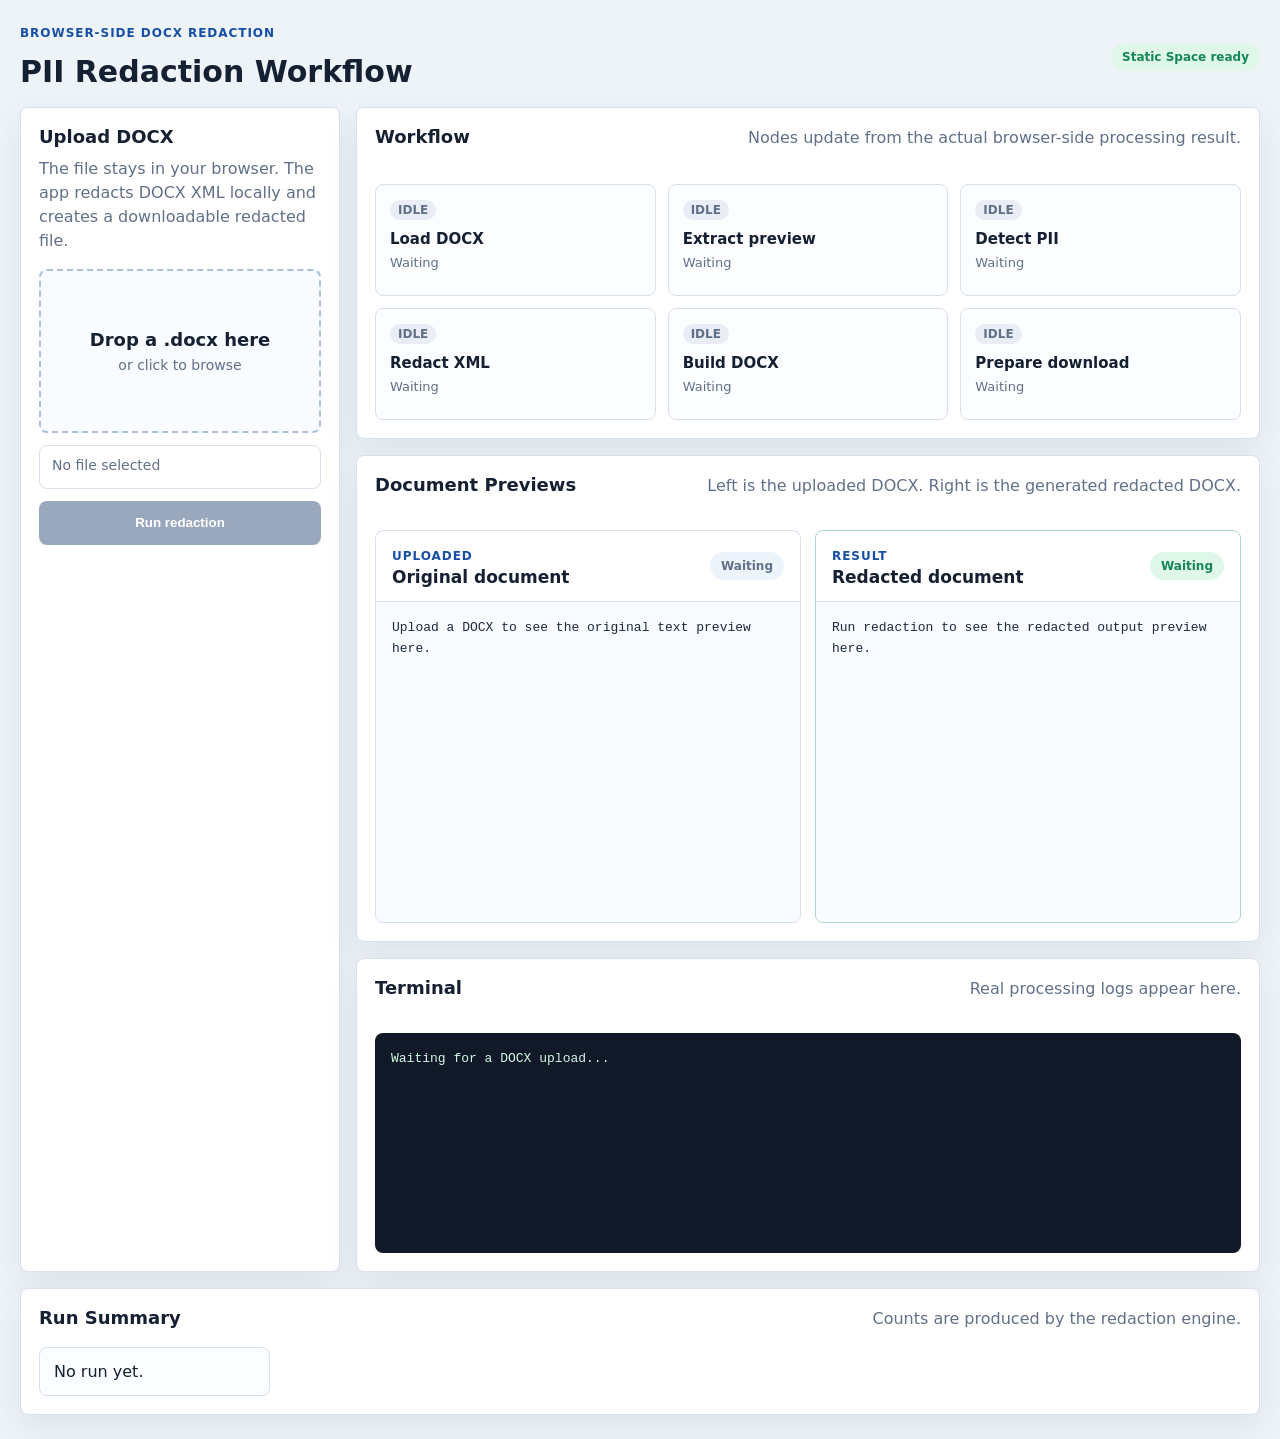
==== hf_static/index.html @ 5a462ef8 "Add Hugging Face static Space app" ====
<!doctype html>
<html lang="en">
  <head>
    <meta charset="utf-8">
    <meta name="viewport" content="width=device-width, initial-scale=1">
    <title>PII Redaction Workflow</title>
    <link rel="stylesheet" href="./styles.css">
    <script src="./vendor/jszip.min.js"></script>
  </head>
  <body>
    <main class="shell">
      <section class="topbar">
        <div>
          <p class="eyebrow">Browser-side DOCX redaction</p>
          <h1>PII Redaction Workflow</h1>
        </div>
        <div class="status-pill ok">Static Space ready</div>
      </section>

      <section class="workspace">
        <aside class="upload-panel">
          <h2>Upload DOCX</h2>
          <p>The file stays in your browser. The app redacts DOCX XML locally and creates a downloadable redacted file.</p>
          <label class="dropzone" id="dropzone">
            <input id="fileInput" type="file" accept=".docx,application/vnd.openxmlformats-officedocument.wordprocessingml.document">
            <span class="drop-title">Drop a .docx here</span>
            <span class="drop-subtitle">or click to browse</span>
          </label>
          <div class="file-card" id="fileCard">No file selected</div>
          <button id="runButton" type="button" disabled>Run redaction</button>
          <a id="downloadLink" class="download-link hidden" href="#" download>Download redacted DOCX</a>
        </aside>

        <section class="workflow-panel">
          <div class="panel-heading">
            <h2>Workflow</h2>
            <p>Nodes update from the actual browser-side processing result.</p>
          </div>
          <div class="workflow" id="workflow"></div>
        </section>

        <section class="preview-panel">
          <div class="panel-heading">
            <h2>Document Previews</h2>
            <p>Left is the uploaded DOCX. Right is the generated redacted DOCX.</p>
          </div>
          <div class="preview-grid">
            <article class="doc-preview">
              <div class="preview-header">
                <div>
                  <span class="preview-kicker">Uploaded</span>
                  <h3>Original document</h3>
                </div>
                <span id="uploadedMeta" class="preview-count">Waiting</span>
              </div>
              <pre id="uploadedPreview">Upload a DOCX to see the original text preview here.</pre>
            </article>
            <article class="doc-preview result">
              <div class="preview-header">
                <div>
                  <span class="preview-kicker">Result</span>
                  <h3>Redacted document</h3>
                </div>
                <span id="resultMeta" class="preview-count">Waiting</span>
              </div>
              <pre id="resultPreview">Run redaction to see the redacted output preview here.</pre>
            </article>
          </div>
        </section>

        <section class="terminal-panel">
          <div class="panel-heading">
            <h2>Terminal</h2>
            <p>Real processing logs appear here.</p>
          </div>
          <pre id="terminal">Waiting for a DOCX upload...</pre>
        </section>

        <section class="summary-panel">
          <div class="panel-heading">
            <h2>Run Summary</h2>
            <p>Counts are produced by the redaction engine.</p>
          </div>
          <div id="summary" class="summary-grid">
            <div class="summary-empty">No run yet.</div>
          </div>
        </section>
      </section>
    </main>
    <script src="./app.js"></script>
  </body>
</html>
---- hf_static/styles.css ----
:root {
  color-scheme: light;
  --bg: #eef3f8;
  --panel: #ffffff;
  --text: #162033;
  --muted: #607089;
  --line: #d8e0ec;
  --accent: #1f6feb;
  --accent-dark: #174ea6;
  --success: #168557;
  --error: #c43c39;
  --terminal: #111827;
}

* {
  box-sizing: border-box;
}

body {
  margin: 0;
  background: var(--bg);
  color: var(--text);
  font-family: Inter, ui-sans-serif, system-ui, -apple-system, BlinkMacSystemFont, "Segoe UI", sans-serif;
}

.shell {
  width: min(1380px, calc(100vw - 40px));
  margin: 24px auto;
}

.topbar,
.panel-heading,
.preview-header {
  display: flex;
  align-items: flex-start;
  justify-content: space-between;
  gap: 16px;
}

.topbar {
  align-items: center;
  margin-bottom: 18px;
}

.eyebrow,
.preview-kicker,
.summary-label {
  font-size: 12px;
  font-weight: 850;
  letter-spacing: 0.08em;
  text-transform: uppercase;
}

.eyebrow,
.preview-kicker {
  color: var(--accent-dark);
}

h1,
h2,
h3,
p {
  margin-top: 0;
}

h1 {
  margin-bottom: 0;
  font-size: 30px;
}

h2 {
  margin-bottom: 10px;
  font-size: 18px;
}

h3 {
  margin: 3px 0 0;
  font-size: 17px;
}

p {
  color: var(--muted);
  line-height: 1.5;
}

.workspace {
  display: grid;
  grid-template-columns: 320px 1fr;
  grid-template-areas:
    "upload workflow"
    "upload preview"
    "upload terminal"
    "summary summary";
  gap: 16px;
}

.upload-panel,
.workflow-panel,
.preview-panel,
.terminal-panel,
.summary-panel,
.doc-preview,
.summary-item,
.summary-empty {
  border: 1px solid var(--line);
  border-radius: 8px;
  background: var(--panel);
}

.upload-panel,
.workflow-panel,
.preview-panel,
.terminal-panel,
.summary-panel {
  padding: 18px;
  box-shadow: 0 12px 32px rgba(31, 48, 75, 0.08);
}

.upload-panel { grid-area: upload; }
.workflow-panel { grid-area: workflow; }
.preview-panel { grid-area: preview; }
.terminal-panel { grid-area: terminal; }
.summary-panel { grid-area: summary; }

.status-pill,
.preview-count {
  border-radius: 999px;
  padding: 7px 11px;
  font-size: 12px;
  font-weight: 800;
  white-space: nowrap;
}

.status-pill.ok,
.doc-preview.result .preview-count {
  background: #def7e9;
  color: var(--success);
}

.preview-count {
  background: #edf3fb;
  color: var(--muted);
}

.dropzone {
  display: flex;
  min-height: 164px;
  cursor: pointer;
  align-items: center;
  justify-content: center;
  flex-direction: column;
  gap: 7px;
  border: 2px dashed #abc0dc;
  border-radius: 8px;
  background: #f8fbff;
  margin: 16px 0 12px;
  padding: 18px;
  text-align: center;
}

.dropzone.dragging {
  border-color: var(--accent);
  background: #edf5ff;
}

.dropzone input {
  display: none;
}

.drop-title {
  font-size: 18px;
  font-weight: 800;
}

.drop-subtitle,
.file-card {
  color: var(--muted);
  font-size: 14px;
}

.file-card {
  min-height: 44px;
  border: 1px solid var(--line);
  border-radius: 8px;
  padding: 11px 12px;
  overflow-wrap: anywhere;
}

button,
.download-link {
  display: inline-flex;
  width: 100%;
  min-height: 44px;
  align-items: center;
  justify-content: center;
  border: 0;
  border-radius: 8px;
  margin-top: 12px;
  background: var(--accent);
  color: #ffffff;
  cursor: pointer;
  font-weight: 800;
  line-height: 1.25;
  overflow-wrap: anywhere;
  padding: 10px 12px;
  text-decoration: none;
}

button:disabled {
  background: #9aa8bd;
  cursor: not-allowed;
}

.download-link {
  background: var(--success);
}

.hidden {
  display: none;
}

.workflow {
  display: grid;
  grid-template-columns: repeat(3, minmax(180px, 1fr));
  gap: 12px;
  margin-top: 18px;
}

.node {
  position: relative;
  min-height: 112px;
  border: 1px solid var(--line);
  border-radius: 8px;
  background: #fbfdff;
  padding: 14px;
}

.node-status {
  display: inline-flex;
  border-radius: 999px;
  padding: 3px 8px;
  background: #e9edf5;
  color: var(--muted);
  font-size: 12px;
  font-weight: 800;
  text-transform: uppercase;
}

.node.done {
  border-color: #9dd8bd;
}

.node.done .node-status {
  background: #def7e9;
  color: var(--success);
}

.node.running {
  border-color: #9fc4ff;
}

.node.running .node-status {
  background: #e2eeff;
  color: var(--accent-dark);
}

.node.error {
  border-color: #efb0ad;
}

.node.error .node-status {
  background: #ffe4e2;
  color: var(--error);
}

.node-title {
  margin: 10px 0 6px;
  font-size: 15px;
  font-weight: 800;
}

.node-detail {
  color: var(--muted);
  font-size: 13px;
  line-height: 1.35;
  overflow-wrap: anywhere;
}

.preview-grid {
  display: grid;
  grid-template-columns: 1fr 1fr;
  gap: 14px;
  margin-top: 16px;
}

.doc-preview {
  overflow: hidden;
}

.doc-preview.result {
  border-color: #abd9c1;
}

.preview-header {
  align-items: center;
  border-bottom: 1px solid var(--line);
  padding: 14px 16px;
}

#uploadedPreview,
#resultPreview,
#terminal {
  overflow: auto;
  font-family: "Cascadia Mono", Consolas, monospace;
  font-size: 13px;
  line-height: 1.6;
  margin: 0;
  padding: 16px;
  white-space: pre-wrap;
  overflow-wrap: anywhere;
}

#uploadedPreview,
#resultPreview {
  min-height: 320px;
  max-height: 520px;
  background: #f8fbff;
  color: #1d2a3d;
}

#terminal {
  min-height: 220px;
  max-height: 340px;
  border-radius: 8px;
  background: var(--terminal);
  color: #d1fae5;
  margin-top: 16px;
}

.summary-grid {
  display: grid;
  grid-template-columns: repeat(5, minmax(140px, 1fr));
  gap: 12px;
}

.summary-item,
.summary-empty {
  padding: 14px;
  background: #fbfdff;
}

.summary-label {
  color: var(--muted);
}

.summary-value {
  margin-top: 6px;
  font-size: 24px;
  font-weight: 850;
}

@media (max-width: 960px) {
  .workspace {
    grid-template-columns: 1fr;
    grid-template-areas:
      "upload"
      "workflow"
      "preview"
      "terminal"
      "summary";
  }

  .workflow,
  .summary-grid,
  .preview-grid {
    grid-template-columns: 1fr;
  }
}
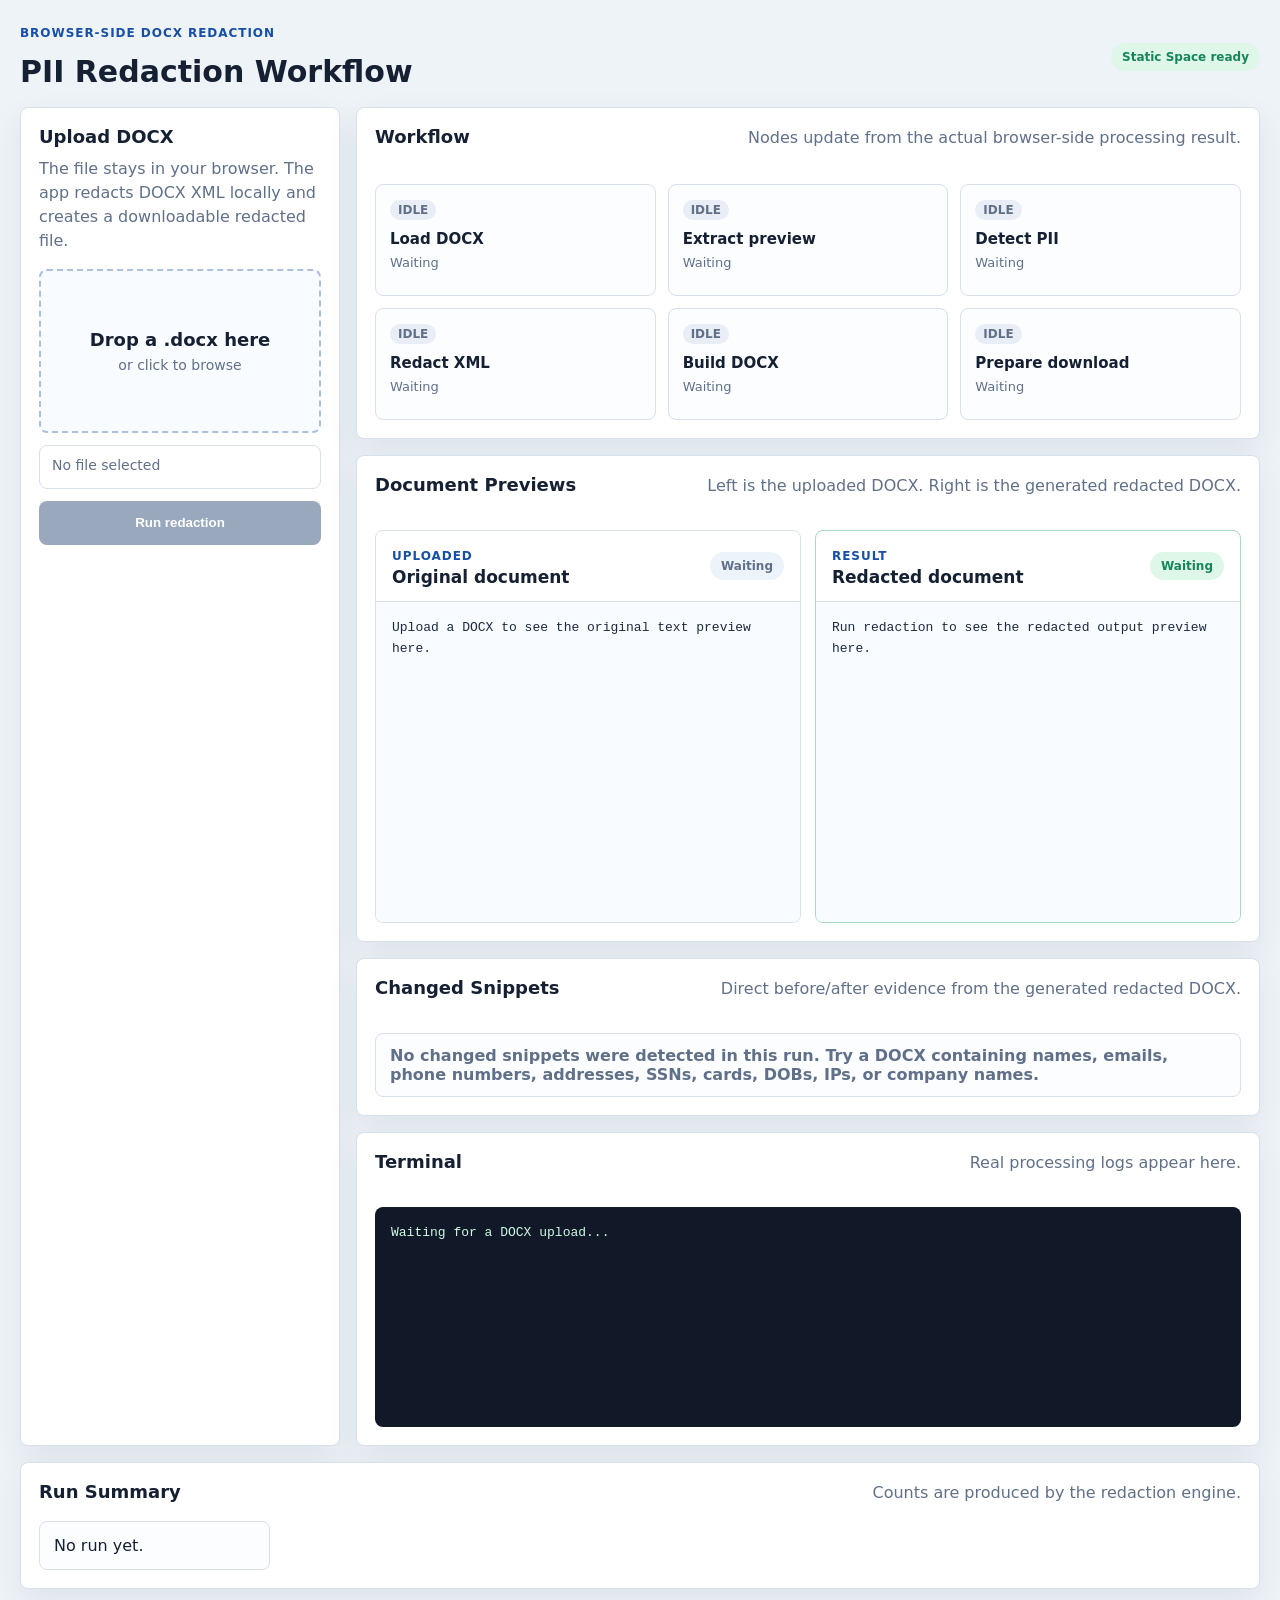
==== commit a81e0bc7: "Show redaction evidence in frontend" ====
--- a/hf_static/index.html
+++ b/hf_static/index.html
@@ -68,6 +68,16 @@
           </div>
         </section>
 
+        <section class="changes-panel">
+          <div class="panel-heading">
+            <h2>Changed Snippets</h2>
+            <p>Direct before/after evidence from the generated redacted DOCX.</p>
+          </div>
+          <div id="changesList" class="changes-list">
+            <div class="changes-empty">Run redaction to see exact replacements here.</div>
+          </div>
+        </section>
+
         <section class="terminal-panel">
           <div class="panel-heading">
             <h2>Terminal</h2>
--- a/hf_static/styles.css
+++ b/hf_static/styles.css
@@ -89,6 +89,7 @@
   grid-template-areas:
     "upload workflow"
     "upload preview"
+    "upload changes"
     "upload terminal"
     "summary summary";
   gap: 16px;
@@ -97,6 +98,7 @@
 .upload-panel,
 .workflow-panel,
 .preview-panel,
+.changes-panel,
 .terminal-panel,
 .summary-panel,
 .doc-preview,
@@ -110,6 +112,7 @@
 .upload-panel,
 .workflow-panel,
 .preview-panel,
+.changes-panel,
 .terminal-panel,
 .summary-panel {
   padding: 18px;
@@ -119,6 +122,7 @@
 .upload-panel { grid-area: upload; }
 .workflow-panel { grid-area: workflow; }
 .preview-panel { grid-area: preview; }
+.changes-panel { grid-area: changes; }
 .terminal-panel { grid-area: terminal; }
 .summary-panel { grid-area: summary; }
 
@@ -337,6 +341,85 @@
   margin-top: 16px;
 }
 
+.changes-list {
+  display: grid;
+  gap: 12px;
+  margin-top: 16px;
+}
+
+.changes-count,
+.changes-empty,
+.change-card {
+  border: 1px solid var(--line);
+  border-radius: 8px;
+  background: #fbfdff;
+}
+
+.changes-count,
+.changes-empty {
+  padding: 12px 14px;
+  color: var(--muted);
+  font-weight: 750;
+}
+
+.change-card {
+  display: grid;
+  grid-template-columns: 64px 1fr 1fr;
+  gap: 12px;
+  padding: 12px;
+}
+
+.change-number {
+  display: inline-flex;
+  min-height: 38px;
+  align-items: center;
+  justify-content: center;
+  border-radius: 8px;
+  background: #edf3fb;
+  color: var(--accent-dark);
+  font-weight: 850;
+}
+
+.change-pair {
+  min-width: 0;
+}
+
+.change-label {
+  display: inline-flex;
+  border-radius: 999px;
+  padding: 3px 8px;
+  margin-bottom: 7px;
+  font-size: 11px;
+  font-weight: 850;
+  letter-spacing: 0.06em;
+  text-transform: uppercase;
+}
+
+.change-label.before {
+  background: #fff1e6;
+  color: #a34f00;
+}
+
+.change-label.after {
+  background: #def7e9;
+  color: var(--success);
+}
+
+.change-pair code {
+  display: block;
+  min-height: 48px;
+  border: 1px solid var(--line);
+  border-radius: 8px;
+  background: #f8fbff;
+  color: #1d2a3d;
+  font-family: "Cascadia Mono", Consolas, monospace;
+  font-size: 12px;
+  line-height: 1.55;
+  overflow-wrap: anywhere;
+  padding: 10px;
+  white-space: pre-wrap;
+}
+
 .summary-grid {
   display: grid;
   grid-template-columns: repeat(5, minmax(140px, 1fr));
@@ -366,13 +449,15 @@
       "upload"
       "workflow"
       "preview"
+      "changes"
       "terminal"
       "summary";
   }
 
   .workflow,
   .summary-grid,
-  .preview-grid {
+  .preview-grid,
+  .change-card {
     grid-template-columns: 1fr;
   }
 }
